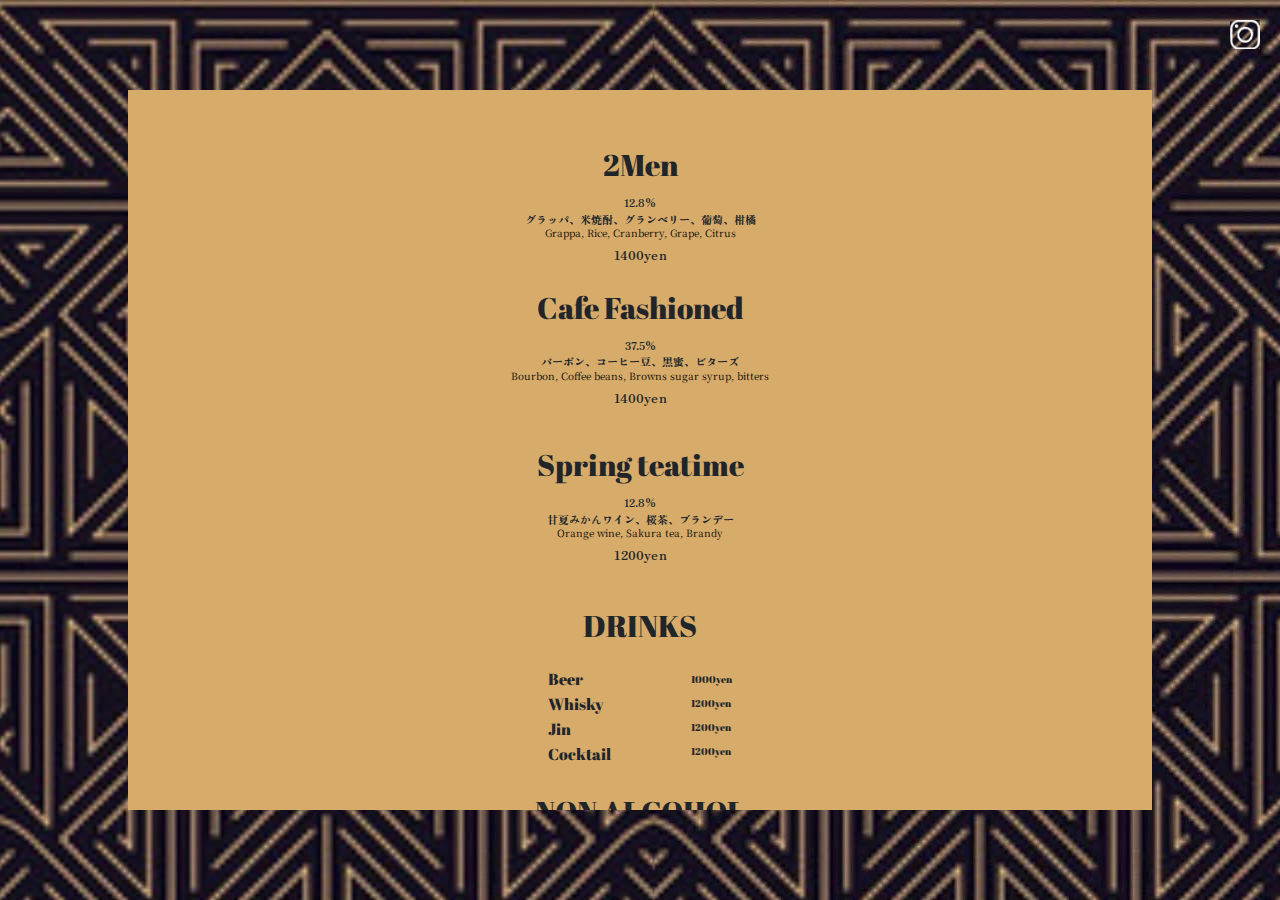
==== original-menu/index.html @ 5950e8a6 "initial commit" ====
<!DOCTYPE html>
<html lang="en">
<head>
    <meta charset="UTF-8">
    <meta name="viewport" content="width=device-width, initial-scale=1.0">
    <title>Document</title>
    <link rel="stylesheet" href="./assets/css/style.css">
    <link href="https://cdn.jsdelivr.net/npm/bootstrap@5.3.0-alpha1/dist/css/bootstrap.min.css" rel="stylesheet">

    <!-- fontの形 -->
    <!-- カクテル名 -->
    <link rel="preconnect" href="https://fonts.googleapis.com">
    <link rel="preconnect" href="https://fonts.gstatic.com" crossorigin>
    <link href="https://fonts.googleapis.com/css2?family=Abril+Fatface&display=swap" rel="stylesheet">
    <style>
        .fs-5 {
            font-family: 'Abril Fatface', cursive; /* Abril Fatface フォントを適用 */
            color: white;
        }
    </style>

    <!-- 日本語説明 -->
    <link rel="preconnect" href="https://fonts.googleapis.com">
    <link rel="preconnect" href="https://fonts.gstatic.com" crossorigin>
    <link href="https://fonts.googleapis.com/css2?family=Zen+Antique+Soft&display=swap" rel="stylesheet">
    
    <style>
        .ingredients {
            font-family: 'Zen Antique Soft', sans-serif;
        }
    </style>

    <!-- 英語の説明 -->
    <link rel="preconnect" href="https://fonts.googleapis.com">
    <link rel="preconnect" href="https://fonts.gstatic.com" crossorigin>
    <link href="https://fonts.googleapis.com/css2?family=Noto+Serif+JP&family=Yeseva+One&display=swap" rel="stylesheet">

    <style>
        .english{
            font-family: 'Noto Serif JP', serif; /* Noto Serif JP フォントを適用 */
        }
    </style>
    <style>
        .btn-close-white {
            color: #fff; /* ボタンの色を白に設定 */
        }
    </style>
    


</head>
<body>
    <div class="inst">
        <a href="https://www.instagram.com/cocktail_0808?igsh=eTdoZmN3a3ZjMXZ2">
            <img src="./assets/img/insta.jpg" alt="" width="30px">
        </a>
    </div>
    <div class="container1">
        
        <div class="text"> 
           
            <!-- Button trigger modal -->
            <button type="button" class="btn btn-2" data-bs-toggle="modal" data-bs-target="#exampleModal1" style="font-family: 'Abril Fatface', sans-serif; font-size: 30px;">
                2Men
            </button>

            <p class="ingredients">12.8%<br>グラッパ、米焼酎、グランベリー、葡萄、柑橘</p>
            <p class="english ingredients-english">
                Grappa, Rice, Cranberry, Grape, Citrus
            </p>
            <p class="ingredients yen">
                1400yen
            </p>

            
            
            <!-- Modal -->
            <div class="modal fade" id="exampleModal1" tabindex="-1" aria-labelledby="exampleModalLabel1" aria-hidden="true">
                <div class="modal-dialog">
                    <div class="modal-content content-custom2">
                        <div class="modal-header header-custom">
                            <h1 class="modal-title fs-5" id="exampleModalLabel1">2Men</h1>
                            <button type="button" class="btn-close btn-close-white" data-bs-dismiss="modal" aria-label="Close"></button>

                        </div>
                        <img src="./assets/img/2men.jpg" alt="">
                        <div class="introduction">
                            <div class="introduction2">
                                <p class="introduction-comment" style="font-family: 'Noto Serif JP', serif;">ジャズミュージシャン「ノラジョーンズ」の歌"2Men"からインスピレーションを受けたカクテル。
                                    彼女は2人の男を愛してしまい、結果的にはその2人に振られてしまう。
                                    そして彼女はバーへ来て「あんな男なんてもう興味ない」と告げるが、それはこのカクテルを飲んで酔っ払った勢いで強がっていたのではないかと。。。
                                </p>
                                <p class="english english-introduction">
                                    This cocktail was inspired by the song 2MEN by Norah Jones. I created the cocktail she was dumped by two men after that she went to the bar and she was drinking this cocktail.
                                </p>
                            </div>
                           
                        </div>
                       
                    </div>
                </div>
            </div>
            
            <div class="text"> 

                <!-- Button trigger modal -->
                <button type="button" class="btn btn-2" data-bs-toggle="modal" data-bs-target="#exampleModal2" style="font-family: 'Abril Fatface', sans-serif; font-size: 30px;">
                    Cafe Fashioned
                </button>
                <p class="ingredients">37.5%<br>バーボン、コーヒー豆、黒蜜、ビターズ</p>
                <p class="english ingredients-english">
                    Bourbon, Coffee beans, Browns sugar syrup, bitters
                </p>
                <p class="ingredients yen">
                    1400yen
                </p>

            </div>
            
            <div class="modal fade" id="exampleModal2" tabindex="-1" aria-labelledby="exampleModalLabel2" aria-hidden="true">
                <div class="modal-dialog">
                    <div class="modal-content">
                        <div class="modal-header header-custom">
                            <h1 class="modal-title fs-5" id="exampleModalLabel2">Cocktail</h1>
                            <button type="button" class="btn-close btn-close-white" data-bs-dismiss="modal" aria-label="Close"></button>
                        </div>
                        <img src="./assets/img/Cafe fashioned.jpg" alt="">
                        <div class="introduction">
                            <p class="introduction-comment" style="font-family: 'Noto Serif JP', serif;">世界で1番飲まれている"オールドファッションド"をアレンジしたカクテル。コーヒーを主体としていて、隠し味に黒蜜を使用。
                                ここジャズバーでは落ち着きと音楽に対する寛容さが必要。このカクテルを飲むことによりジャズの音色はさらにあなたの心に刺さるだろう。
                            </p>

                            <p class="english english-introduction">
                                This cocktail is a twist on the Old Fashioned. I want you to drink it with a calm mind while listening to jazz music!
                            </p>
                            
                        </div>
                       
                    </div>
                </div>
            </div>

            <div class="text"> 

                <!-- Button trigger modal -->
                <button type="button" class="btn btn-2 btn-size" data-bs-toggle="modal" data-bs-target="#exampleModal3" style="font-family: 'Abril Fatface', sans-serif; font-size: 30px;">
                    Spring teatime
                </button>
                <p class="ingredients">12.8%<br>甘夏みかんワイン、桜茶、ブランデー</p>
                <p class="english ingredients-english">
                    Orange wine, Sakura tea, Brandy
                </p>
                <p class="ingredients yen">
                    1200yen
                </p>

            </div>
            
            <div class="modal fade" id="exampleModal3" tabindex="-1" aria-labelledby="exampleModalLabel3" aria-hidden="true">
                <div class="modal-dialog">
                    <div class="modal-content">
                        <div class="modal-header header-custom">
                            <h1 class="modal-title fs-5" id="exampleModalLabel2">Cocktail</h1>
                            <button type="button" class="btn-close btn-close-white" data-bs-dismiss="modal" aria-label="Close"></button>
                        </div>
                        <img src="./assets/img/teatime.jpg" alt="">
                        <div class="introduction">
                             <p class="introduction-comment" style="font-family: 'Noto Serif JP', serif;">あなたのティータイムはいつですか？
                                この”teatime in springtime “という名前はジャズミュージシャン「ジャンゴ・ラインハルト」の"swing-time in springtime “からインスピレーションを受けた。この曲は朝、昼、夜と聞くタイミングによって気分を変えてくれる。
                                それはあなたにとってのティータイムも同じなのでは？と考えた。
                                この桜茶を使ったカクテルはあなたの夜に一つ華やかさを与えることでしょう。<br>
                                     
                            </p>
                            
                            <p class="english english-introduction">
                                This is a cocktail made with cherry blossom tea. This cocktail was inspired by the song "swing time in springtime" by Django Reinhardt. This cocktail is inspired by spring!
                            </p>
                        </div>
                    </div>
                </div>
            </div>
      
    </div>

    <div class="text"> 
        <h2 style="font-family: 'Abril Fatface', sans-serif; font-size: 30px;">DRINKS</h2>

    </div>

    <div class="container2">
        <!-- <div class="other-drink">
            <h5 style="font-family: 'Abril Fatface', sans-serif;">Beer</h5>
        </div>
        <div>
            <p class="price" style="font-family: 'Abril Fatface', sans-serif; font-size: 10px;">
                1000yen
            </p>
        </div> -->

        <div class="drink-container"> 
            <h7 style="font-family: 'Abril Fatface', sans-serif;">
            Beer <br>Whisky <br>Jin <br>Cocktail
            </h7>
        </div>
    
        <div class="price-container"> 
            <p class="price2" style="font-family: 'Abril Fatface', sans-serif; font-size: 10px;">
            1000yen <br>1200yen <br>1200yen <br>1200yen
            </p>
        </div>
    </div>

    <div class="text"> 
        <h2 style="font-family: 'Abril Fatface', sans-serif; font-size: 30px;">NON ALCOHOL</h2>

    </div>

    <div class="container2">
        <!-- <div class="other-drink">
            <h5 style="font-family: 'Abril Fatface', sans-serif;">Beer</h5>
        </div>
        <div>
            <p class="price" style="font-family: 'Abril Fatface', sans-serif; font-size: 10px;">
                1000yen
            </p>
        </div> -->

        <div class="drink-container"> 
            <h7 style="font-family: 'Abril Fatface', sans-serif;">
                Mocktails <br>Ginger Ale <br>Coca-Cola <br>Apple juice <br>Pine juice
            </h7>
        </div>
    
        <div class="price-container"> 
            <p class="price2" style="font-family: 'Abril Fatface', sans-serif; font-size: 10px;">
            1000yen <br>900yen <br>900yen <br>900yen <br>900yen
            </p>
        </div>
    </div>
    
    
</body>

<!-- Bootstrap Bundle with Popper -->
<script src="https://cdn.jsdelivr.net/npm/bootstrap@5.3.0-alpha1/dist/js/bootstrap.bundle.min.js"></script>
</html>
---- original-menu/assets/css/style.css ----
body{
    margin: 0;
    width: 100%;
    height: 100vh;
    background-image:url(../img/backimage.jpg);
    display: flex;
    justify-content: center;
    align-items: center;   
    position: relative; 
}

.inst{
    /* background-color: #fff; */
    position: absolute; /* 追加 */
    top: 20px; /* 上からの位置調整 */
    right: 20px; /* 右からの位置調整 */
}

.container1{
    width: 80%;
    height: 80%;
    overflow: auto;
    background-color: #D7AB69;
    padding-top: 30px;
    
}

.text {
    text-align: center; /* テキストを中央揃えにする */
    padding: 15px;
}

.text > ul {
    list-style: none; /* リストのデフォルトのマーカーを削除 */
    padding: 0; /* リストのデフォルトのパディングを削除 */
    text-align: center; /* リストを中央揃えにする */
}

.text > ul > li {
    display: inline-block; /* リストアイテムをブロックレベル要素として表示 */
    margin: 0 10px; /* リストアイテム間の余白を設定 */
}


.header-custom{
    background-color: #0A0C21;
}

.introduction{
    background-color: #0A0C21;
}

/* .introduction2{
    background-color: white;
    margin: 20px;
    border-radius: 30px;
    overflow-y: auto;
} */

.introduction-comment{
    color: white;
    line-height: 2.5;
}

.ingredients{
    font-size: 11px;
    margin-bottom: -2px;
}

.english-introduction{
    color: #fff;
    line-height: 2.5;  
}

.ingredients-english{
    color: black;
    font-size: 10px;
    margin-bottom: 5px;
}

.yen{
    font-size: 13px;
}

.container2{
    display: flex;
    justify-content: center;
    gap: 80px;
    /* margin-left: 40px; */
}


/* .other-drink{
    text-align: center;
}

.price{
    text-align: center;
    display: contents;
} */
    
.price2{
    line-height: 2.4em; /* 行の高さを調整 */
}
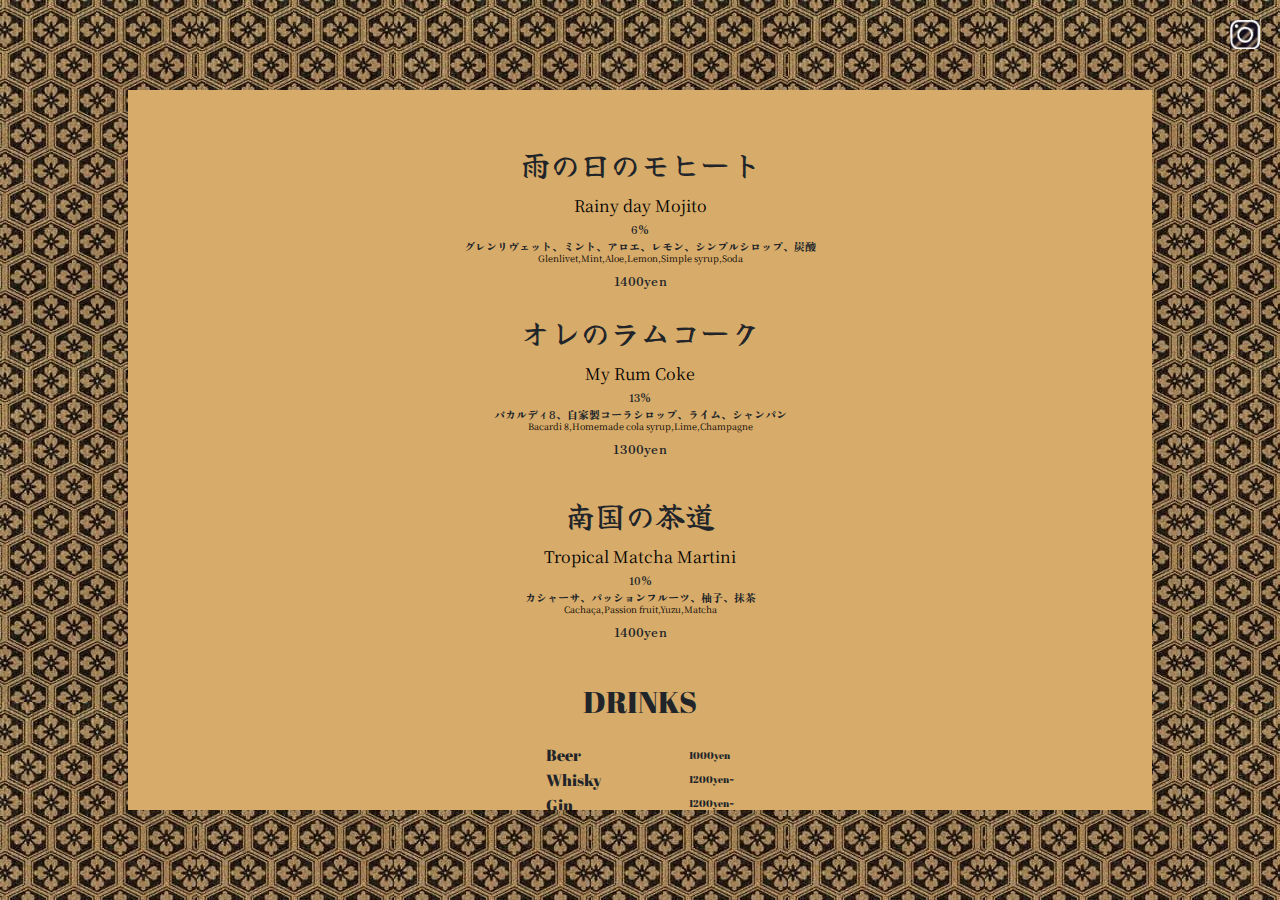
==== commit c33ac5ef: "６月用" ====
--- a/original-menu/index.html
+++ b/original-menu/index.html
@@ -60,17 +60,26 @@
         <div class="text"> 
            
             <!-- Button trigger modal -->
-            <button type="button" class="btn btn-2" data-bs-toggle="modal" data-bs-target="#exampleModal1" style="font-family: 'Abril Fatface', sans-serif; font-size: 30px;">
-                2Men
+            <button  type="button" class="btn btn-2" data-bs-toggle="modal" data-bs-target="#exampleModal1" style="font-family: 'Yuji Syuku', serif; font-size: 30px;">
+                雨の日のモヒート
             </button>
-
-            <p class="ingredients">12.8%<br>グラッパ、米焼酎、グランベリー、葡萄、柑橘</p>
+            <p class="subtitle" style="font-family: 'Noto Serif JP', serif; color: black;">
+                Rainy day Mojito
+            </p>
+            
+            <link rel="preconnect" href="https://fonts.googleapis.com">
+            <link rel="preconnect" href="https://fonts.gstatic.com" crossorigin>
+            <link href="https://fonts.googleapis.com/css2?family=Yuji+Syuku&display=swap" rel="stylesheet">
+            
+
+            <p class="ingredients">6%<br>グレンリヴェット、ミント、アロエ、レモン、シンプルシロップ、炭酸</p>
             <p class="english ingredients-english">
-                Grappa, Rice, Cranberry, Grape, Citrus
+                Glenlivet,Mint,Aloe,Lemon,Simple syrup,Soda
             </p>
             <p class="ingredients yen">
                 1400yen
             </p>
+
 
             
             
@@ -79,19 +88,26 @@
                 <div class="modal-dialog">
                     <div class="modal-content content-custom2">
                         <div class="modal-header header-custom">
-                            <h1 class="modal-title fs-5" id="exampleModalLabel1">2Men</h1>
+                            <h1 class="modal-title fs-5" id="exampleModalLabel1" style="font-family: 'Yuji Syuku', serif; color: white;">
+                                雨の日のモヒート
+                            </h1>
                             <button type="button" class="btn-close btn-close-white" data-bs-dismiss="modal" aria-label="Close"></button>
 
                         </div>
-                        <img src="./assets/img/2men.jpg" alt="">
+                        <img src="./assets/img/雨の日のモヒート.jpg" alt="">
                         <div class="introduction">
                             <div class="introduction2">
-                                <p class="introduction-comment" style="font-family: 'Noto Serif JP', serif;">ジャズミュージシャン「ノラジョーンズ」の歌"2Men"からインスピレーションを受けたカクテル。
-                                    彼女は2人の男を愛してしまい、結果的にはその2人に振られてしまう。
-                                    そして彼女はバーへ来て「あんな男なんてもう興味ない」と告げるが、それはこのカクテルを飲んで酔っ払った勢いで強がっていたのではないかと。。。
+                                <p class="introduction-comment" style="font-family: 'Noto Serif JP', serif;">
+                                    こちらは6月のメニューに加わるカクテルです!
+                                    6月と言えば梅雨。<br>
+                                    梅雨の時期を考えると嫌な気持ちになる方が大半だと思いますが、 そんな梅雨をテーマにしたカクテルを作りました!
+                                    私の主観ではあるのですが"雨"はそんなに悪いものでもないのかなと。雨が過ぎた後　どこか汚く見える街並みも見方を変えれば綺麗に見えたりもする。　そんなもんです。
+                                    そんなどこか汚く、でも見方を変えれば綺麗にも見えるカクテルを作りました。あえてベースはウイスキーを使うことにより少し全体的に濁ります。しかし味わいはとてもクリアで飲みやすい作りにしました。<br>
+                                    今日一日テンションが上がらなかったというあなた。是非この"雨の日のモヒート"を！！
                                 </p>
                                 <p class="english english-introduction">
-                                    This cocktail was inspired by the song 2MEN by Norah Jones. I created the cocktail she was dumped by two men after that she went to the bar and she was drinking this cocktail.
+                                    This is a cocktail that will be added to the June menu!June means the rainy season. Most people feel down during this time, but we created a cocktail themed around the rain.
+                                    In my opinion, "rain" isn't so bad. After the rain, the cityscape might look dirty, but with a different perspective, it can appear beautiful. That's the idea behind this cocktail.By using whisky as the base, the cocktail appears a bit cloudy, but its taste is clear and easy to drink.For those who didn't feel up to it today, try our "Rainy Day Mojito"!
                                 </p>
                             </div>
                            
@@ -104,15 +120,29 @@
             <div class="text"> 
 
                 <!-- Button trigger modal -->
-                <button type="button" class="btn btn-2" data-bs-toggle="modal" data-bs-target="#exampleModal2" style="font-family: 'Abril Fatface', sans-serif; font-size: 30px;">
-                    Cafe Fashioned
+                <button type="button" class="btn btn-2" data-bs-toggle="modal" data-bs-target="#exampleModal2" style="font-family: 'Yuji Syuku', serif; font-size: 30px;">
+                    オレのラムコーク
                 </button>
-                <p class="ingredients">37.5%<br>バーボン、コーヒー豆、黒蜜、ビターズ</p>
+                <p class="subtitle" style="font-family: 'Noto Serif JP', serif; color: black;">
+                    My Rum Coke
+                </p>
+                
+                <link rel="preconnect" href="https://fonts.googleapis.com">
+                <link rel="preconnect" href="https://fonts.gstatic.com" crossorigin>
+                <link href="https://fonts.googleapis.com/css2?family=Yuji+Syuku&display=swap" rel="stylesheet">
+                
+
+                <!-- <div class="btn-border-gradient-wrap btn-border-gradient-wrap--gold">
+                    <a href="" class="btn btn-border-gradient"><span class="btn-text-gradient--gold">Cold brew sour</span></a>
+                  </div> -->
+                
+                
+                <p class="ingredients">13%<br>バカルディ8、自家製コーラシロップ、ライム、シャンパン</p>
                 <p class="english ingredients-english">
-                    Bourbon, Coffee beans, Browns sugar syrup, bitters
+                    Bacardi 8,Homemade cola syrup,Lime,Champagne
                 </p>
                 <p class="ingredients yen">
-                    1400yen
+                    1300yen
                 </p>
 
             </div>
@@ -121,17 +151,27 @@
                 <div class="modal-dialog">
                     <div class="modal-content">
                         <div class="modal-header header-custom">
-                            <h1 class="modal-title fs-5" id="exampleModalLabel2">Cocktail</h1>
+                            <h1 class="modal-title fs-5" id="exampleModalLabel2" style="font-family: 'Yuji Syuku', serif; color: white;">
+                                オレのラムコーク
+                            </h1>
                             <button type="button" class="btn-close btn-close-white" data-bs-dismiss="modal" aria-label="Close"></button>
                         </div>
-                        <img src="./assets/img/Cafe fashioned.jpg" alt="">
+                        <img src="./assets/img/オレのラムコーク.jpg" alt="">
                         <div class="introduction">
-                            <p class="introduction-comment" style="font-family: 'Noto Serif JP', serif;">世界で1番飲まれている"オールドファッションド"をアレンジしたカクテル。コーヒーを主体としていて、隠し味に黒蜜を使用。
-                                ここジャズバーでは落ち着きと音楽に対する寛容さが必要。このカクテルを飲むことによりジャズの音色はさらにあなたの心に刺さるだろう。
+                            <p class="introduction-comment" style="font-family: 'Noto Serif JP', serif;">
+                                皆さん私が勤めているBAR「No Room For Squares」の入り口扉をご存知でしょうか。
+                                そう、コカコーラの自販機なんです。<br>
+                                
+                                しかし、単純にコカコーラを使ったカクテルだと面白さが欠ける。そう考えた私は自家製のコーラシロップにチャレンジしてみました。
+                                コカコーラとは少し違う味わいに仕上げ"オレ"らしいカクテルを作りました。普通のラムコークよりもっと華やかに！<br>
+                                
+                                "オレのラムコーク"を是非お楽しみくださいませ。
                             </p>
 
                             <p class="english english-introduction">
-                                This cocktail is a twist on the Old Fashioned. I want you to drink it with a calm mind while listening to jazz music!
+                                Welcome to "No Room For Squares"! <br>
+                                Our entrance door is a Coca-Cola vending machine, but a simple Coca-Cola cocktail lacked creativity. So, I made a homemade cola syrup for a unique twist.
+                                This cocktail, different from your usual rum and coke, is more vibrant and personal. Enjoy my special "My Rum & Coke"!
                             </p>
                             
                         </div>
@@ -143,15 +183,23 @@
             <div class="text"> 
 
                 <!-- Button trigger modal -->
-                <button type="button" class="btn btn-2 btn-size" data-bs-toggle="modal" data-bs-target="#exampleModal3" style="font-family: 'Abril Fatface', sans-serif; font-size: 30px;">
-                    Spring teatime
+                <button type="button" class="btn btn-2" data-bs-toggle="modal" data-bs-target="#exampleModal3" style="font-family: 'Yuji Syuku', serif; font-size: 30px;">
+                    南国の茶道
                 </button>
-                <p class="ingredients">12.8%<br>甘夏みかんワイン、桜茶、ブランデー</p>
+                <p class="subtitle" style="font-family: 'Noto Serif JP', serif; color: black;">
+                    Tropical Matcha Martini
+                </p>
+                
+                <link rel="preconnect" href="https://fonts.googleapis.com">
+                <link rel="preconnect" href="https://fonts.gstatic.com" crossorigin>
+                <link href="https://fonts.googleapis.com/css2?family=Yuji+Syuku&display=swap" rel="stylesheet">
+                
+                <p class="ingredients">10%<br>カシャーサ、パッションフルーツ、柚子、抹茶</p>
                 <p class="english ingredients-english">
-                    Orange wine, Sakura tea, Brandy
+                    Cachaça,Passion fruit,Yuzu,Matcha
                 </p>
                 <p class="ingredients yen">
-                    1200yen
+                    1400yen
                 </p>
 
             </div>
@@ -160,20 +208,22 @@
                 <div class="modal-dialog">
                     <div class="modal-content">
                         <div class="modal-header header-custom">
-                            <h1 class="modal-title fs-5" id="exampleModalLabel2">Cocktail</h1>
+                            <h1 class="modal-title fs-5" id="exampleModalLabel3" style="font-family: 'Yuji Syuku', serif; color: white;">
+                                南国の茶道
+                            </h1>
                             <button type="button" class="btn-close btn-close-white" data-bs-dismiss="modal" aria-label="Close"></button>
                         </div>
-                        <img src="./assets/img/teatime.jpg" alt="">
+                        <img src="./assets/img/南国の茶道.jpg" alt="">
                         <div class="introduction">
-                             <p class="introduction-comment" style="font-family: 'Noto Serif JP', serif;">あなたのティータイムはいつですか？
-                                この”teatime in springtime “という名前はジャズミュージシャン「ジャンゴ・ラインハルト」の"swing-time in springtime “からインスピレーションを受けた。この曲は朝、昼、夜と聞くタイミングによって気分を変えてくれる。
-                                それはあなたにとってのティータイムも同じなのでは？と考えた。
-                                この桜茶を使ったカクテルはあなたの夜に一つ華やかさを与えることでしょう。<br>
-                                     
+                             <p class="introduction-comment" style="font-family: 'Noto Serif JP', serif;">
+                                もし、日本の抹茶が世界を跨いで南国へ渡ったら、、<br>
+                                こんなカクテルが生まれていたのではないかという想像で作ったカクテルです。
+                                パッションフルーツの甘酸っぱい味わいと抹茶の苦味が　合わさった不思議なカクテル。<br>
+                                必ず一度は飲んでいただきたいカクテルです！！
                             </p>
                             
                             <p class="english english-introduction">
-                                This is a cocktail made with cherry blossom tea. This cocktail was inspired by the song "swing time in springtime" by Django Reinhardt. This cocktail is inspired by spring!
+                                What if Japanese matcha traveled to the tropics? This cocktail imagines that journey.It's a unique blend of the sweet and tangy passion fruit with the bitterness of matcha. A must-try!
                             </p>
                         </div>
                     </div>
@@ -199,13 +249,13 @@
 
         <div class="drink-container"> 
             <h7 style="font-family: 'Abril Fatface', sans-serif;">
-            Beer <br>Whisky <br>Jin <br>Cocktail
+            Beer <br>Whisky <br>Gin <br>Cocktail
             </h7>
         </div>
     
         <div class="price-container"> 
             <p class="price2" style="font-family: 'Abril Fatface', sans-serif; font-size: 10px;">
-            1000yen <br>1200yen <br>1200yen <br>1200yen
+            1000yen <br>1200yen~ <br>1200yen~ <br>1200yen~
             </p>
         </div>
     </div>
@@ -233,7 +283,7 @@
     
         <div class="price-container"> 
             <p class="price2" style="font-family: 'Abril Fatface', sans-serif; font-size: 10px;">
-            1000yen <br>900yen <br>900yen <br>900yen <br>900yen
+            1000yen~ <br>900yen <br>900yen <br>900yen <br>900yen
             </p>
         </div>
     </div>
--- a/original-menu/assets/css/style.css
+++ b/original-menu/assets/css/style.css
@@ -3,7 +3,7 @@
     margin: 0;
     width: 100%;
     height: 100vh;
-    background-image:url(../img/backimage.jpg);
+    background-image:url(../img/background2\ \(1\).jpg);
     display: flex;
     justify-content: center;
     align-items: center;   
@@ -47,6 +47,11 @@
     background-color: #0A0C21;
 }
 
+img {
+    max-width: 100%;
+    height: auto;
+}
+
 .introduction{
     background-color: #0A0C21;
 }
@@ -75,9 +80,11 @@
 
 .ingredients-english{
     color: black;
-    font-size: 10px;
+    font-size: 9px;
     margin-bottom: 5px;
 }
+
+
 
 .yen{
     font-size: 13px;
@@ -103,3 +110,109 @@
 .price2{
     line-height: 2.4em; /* 行の高さを調整 */
 }
+
+.subtitle{
+  margin-bottom: 3px;
+}
+
+
+/* おしゃれなボタン
+*,
+*:before,
+*:after {
+  -webkit-box-sizing: inherit;
+  box-sizing: inherit;
+}
+
+html {
+  -webkit-box-sizing: border-box;
+  box-sizing: border-box;
+  font-size: 62.5%;
+}
+
+.btn,
+a.btn,
+button.btn {
+  font-size: 1.6rem;
+  font-weight: 700;
+  line-height: 1.5;
+  position: relative;
+  display: inline-block;
+  padding: 1rem 4rem;
+  cursor: pointer;
+  -webkit-user-select: none;
+  -moz-user-select: none;
+  -ms-user-select: none;
+  user-select: none;
+  -webkit-transition: all 0.3s;
+  transition: all 0.3s;
+  text-align: center;
+  vertical-align: middle;
+  text-decoration: none;
+  letter-spacing: 0.1em;
+  color: #212529;
+  border-radius: 0.5rem;
+}
+
+.btn-border-gradient-wrap {
+  display: inline-block;
+
+  padding: 0.2rem;
+
+  border-radius: 0.5rem;
+}
+
+.btn-border-gradient-wrap--gold {
+  background-image: -webkit-linear-gradient(
+    315deg,
+    #704308 0%,
+    #ffce08 37%,
+    #fefeb2 47%,
+    #fafad6 50%,
+    #fefeb2 53%,
+    #e1ce08 63%,
+    #704308 100%
+  );
+  background-image: linear-gradient(
+    135deg,
+    #704308 0%,
+    #ffce08 37%,
+    #fefeb2 47%,
+    #fafad6 50%,
+    #fefeb2 53%,
+    #e1ce08 63%,
+    #704308 100%
+  );
+}
+
+.btn-border-gradient-wrap--gold:hover a.btn {
+  text-shadow: 0 0 15px rgba(250, 250, 214, 0.5),
+    0 0 15px rgba(250, 250, 214, 0.5), 0 0 15px rgba(250, 250, 214, 0.5),
+    0 0 15px rgba(250, 250, 214, 0.5);
+}
+
+a.btn-border-gradient {
+  font-size: 2rem;
+  background: #000;
+}
+
+.btn-text-gradient--gold {
+  font-family: "ヒラギノ明朝 Pro W3", "Hiragino Mincho Pro",
+    "Hiragino Mincho ProN", "HGS明朝E", "MS Ｐ明朝", serif;
+
+  background: -webkit-gradient(
+    linear,
+    left bottom,
+    left top,
+    from(#ffffdb),
+    to(#a16422)
+  );
+
+  background: -webkit-linear-gradient(bottom, #ffffdb, #a16422);
+
+  background: linear-gradient(to top, #ffffdb, #a16422);
+  -webkit-background-clip: text;
+
+  -webkit-text-fill-color: transparent;
+}
+ */
